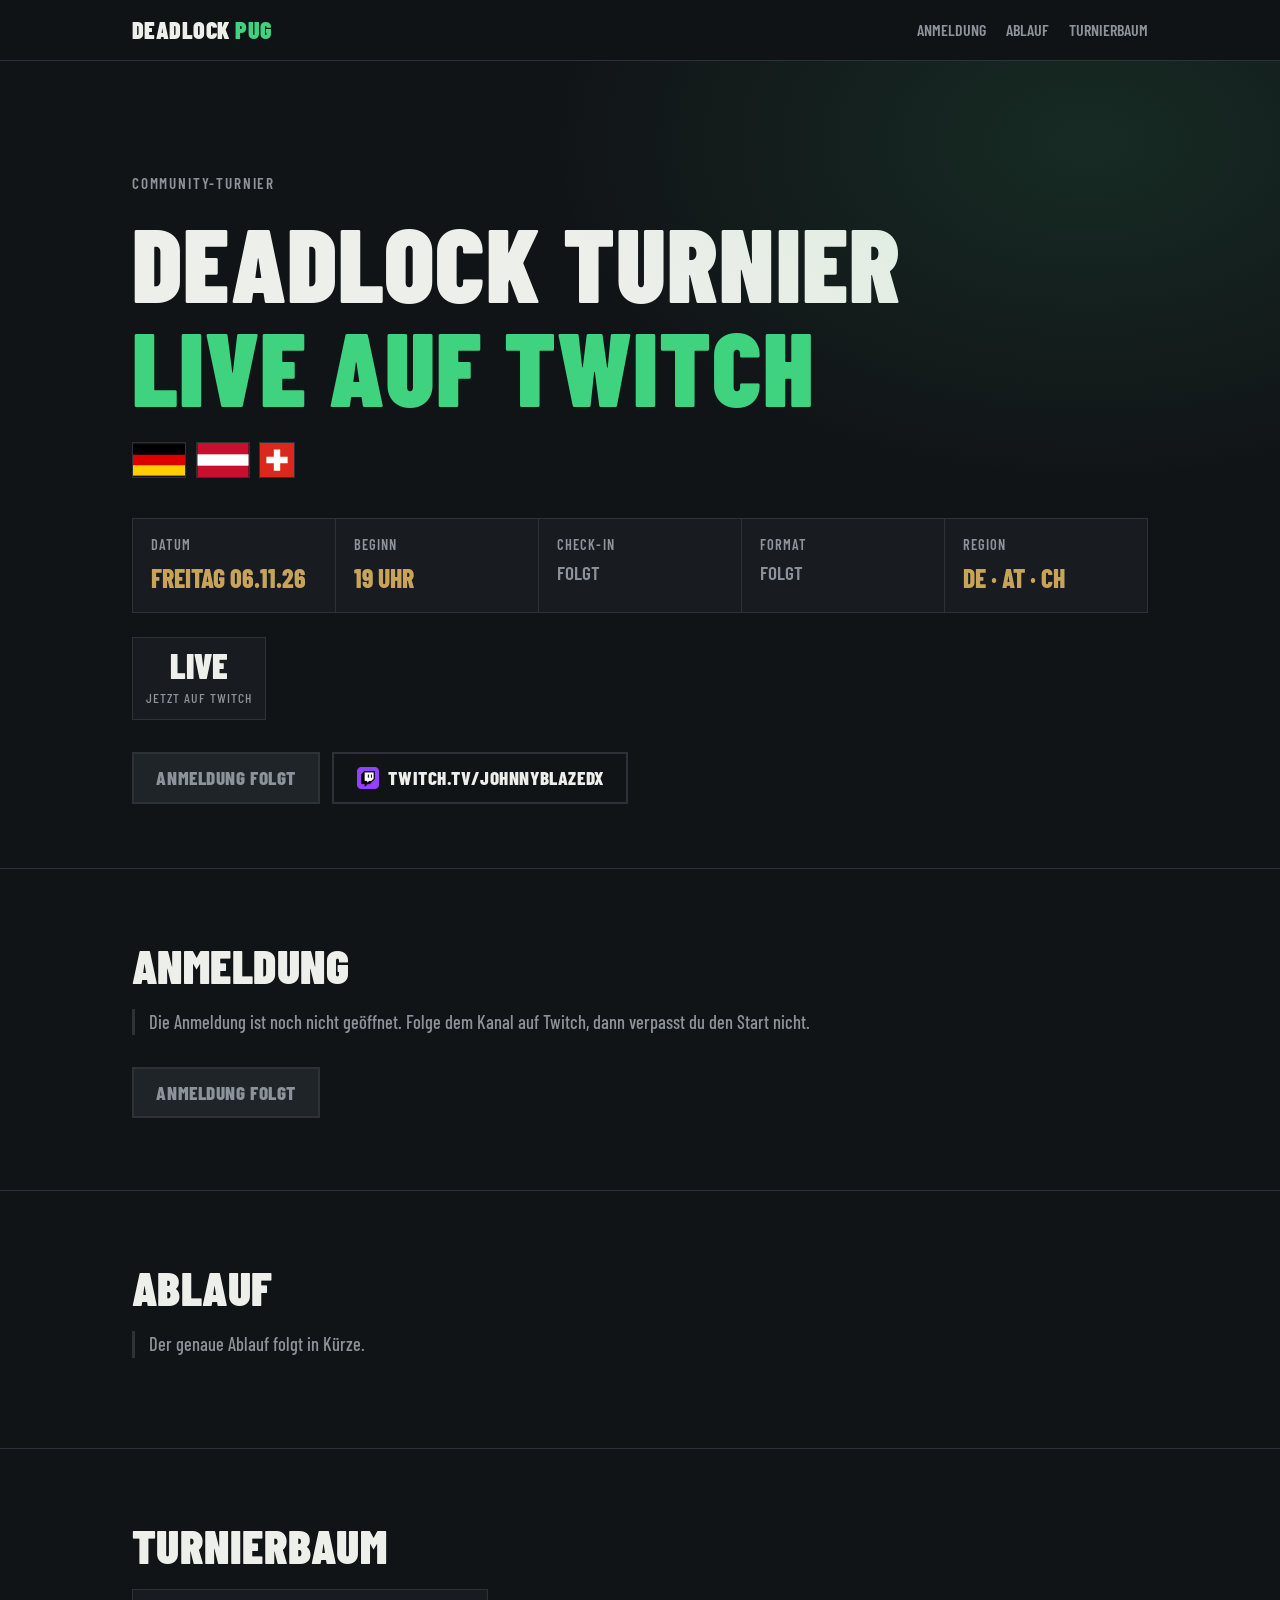
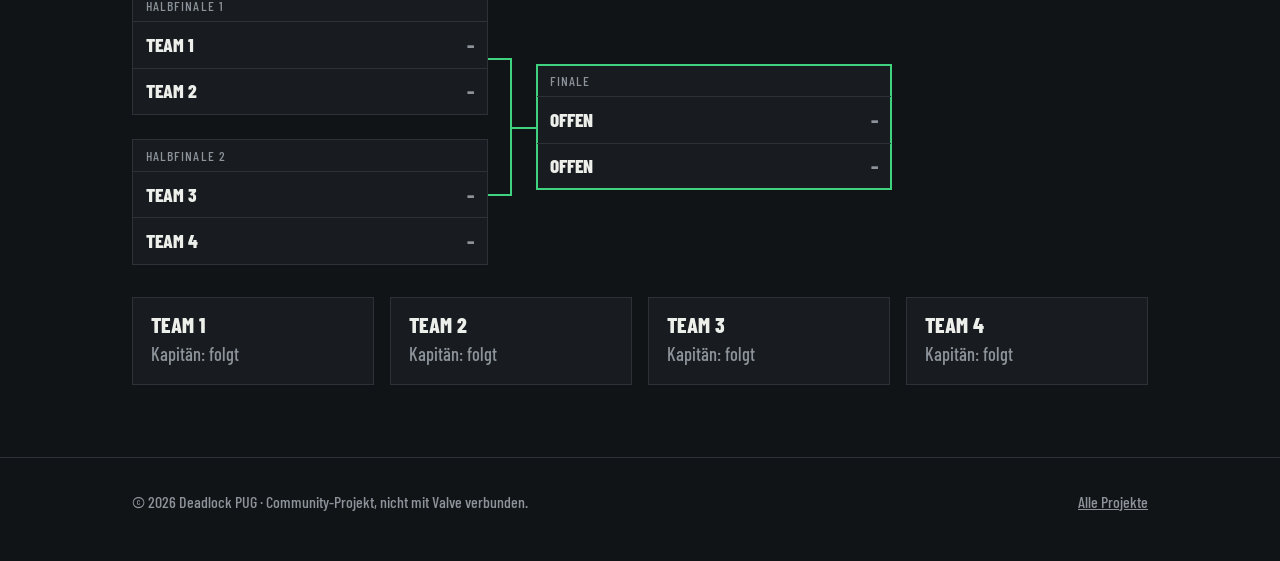
==== turniere/2026-11/index.html @ f7ec517a "Erste Version der Deadlock-PUG-Website Startseite mit Projekt-Kacheln und Turnierseite fuer den 06.1" ====
<!doctype html>
<html lang="de">
<head>
  <meta charset="utf-8">
  <meta name="viewport" content="width=device-width, initial-scale=1">
  <title>Deadlock Turnier</title>
  <meta name="description" content="Deadlock Turnier für die DACH-Community – Freitag 06.11.26, 19 Uhr, live auf Twitch.">
  <meta property="og:title" content="Deadlock Turnier – Freitag 06.11.26, 19 Uhr">
  <meta property="og:description" content="Vier Teams aus der DACH-Community, live auf Twitch.">
  <link rel="icon" href="../../assets/img/favicon.svg" type="image/svg+xml">
  <link rel="preload" href="../../assets/fonts/BarlowCondensed-Black.ttf" as="font" type="font/ttf" crossorigin>
  <link rel="stylesheet" href="../../assets/css/style.css">
</head>
<body>
  <header class="kopf">
    <div class="wrap">
      <a class="marke" href="../../">Deadlock <span>PUG</span></a>
      <nav aria-label="Abschnitte">
        <a href="#anmeldung">Anmeldung</a>
        <a class="optional" href="#ablauf-block">Ablauf</a>
        <a href="#baum-block">Turnierbaum</a>
      </nav>
    </div>
  </header>

  <main>
    <section class="hero">
      <div class="wrap">
        <p class="eyebrow">Community-Turnier</p>
        <h1 id="t-name">Deadlock Turnier<span class="zeile2">Live auf Twitch</span></h1>
        <div class="flaggen" aria-label="Deutschland, Österreich, Schweiz">
          <svg viewBox="0 0 5 3" role="img" aria-label="Deutschland"><rect width="5" height="1" fill="#000"/><rect y="1" width="5" height="1" fill="#DD0000"/><rect y="2" width="5" height="1" fill="#FFCE00"/></svg>
          <svg viewBox="0 0 3 2" role="img" aria-label="Österreich"><rect width="3" height="2" fill="#C8102E"/><rect y=".667" width="3" height=".667" fill="#fff"/></svg>
          <svg viewBox="0 0 32 32" role="img" aria-label="Schweiz" style="width:36px"><rect width="32" height="32" fill="#DA291C"/><path fill="#fff" d="M13 6h6v7h7v6h-7v7h-6v-7H6v-6h7z"/></svg>
        </div>
        <dl class="fakten" id="fakten"></dl>
        <div class="countdown" id="countdown" aria-live="off"></div>
        <div class="aktionen" id="aktionen"></div>
      </div>
    </section>

    <section class="block" id="anmeldung">
      <div class="wrap">
        <h2>Anmeldung</h2>
        <div id="anmeldung-infos"></div>
      </div>
    </section>

    <section class="block" id="ablauf-block">
      <div class="wrap">
        <h2>Ablauf</h2>
        <div id="ablauf"></div>
      </div>
    </section>

    <section class="block" id="baum-block">
      <div class="wrap">
        <h2>Turnierbaum</h2>
        <div class="baum" id="baum"></div>
        <div class="teams" id="teams"></div>
      </div>
    </section>
  </main>

  <footer class="fuss">
    <div class="wrap">
      <span>© <span id="jahr"></span> Deadlock PUG · Community-Projekt, nicht mit Valve verbunden.</span>
      <a href="../../">Alle Projekte</a>
    </div>
  </footer>

  <script src="daten.js"></script>
  <script src="../../assets/js/seite.js"></script>
</body>
</html>
---- assets/css/style.css ----
/* Deadlock PUG – gleiche Farben und Schrift wie im Trailer (config/turnier.json) */

@font-face { font-family: "Barlow Condensed"; font-weight: 500; font-display: swap; src: url("../fonts/BarlowCondensed-Medium.ttf") format("truetype"); }
@font-face { font-family: "Barlow Condensed"; font-weight: 600; font-display: swap; src: url("../fonts/BarlowCondensed-SemiBold.ttf") format("truetype"); }
@font-face { font-family: "Barlow Condensed"; font-weight: 800; font-display: swap; src: url("../fonts/BarlowCondensed-ExtraBold.ttf") format("truetype"); }
@font-face { font-family: "Barlow Condensed"; font-weight: 900; font-display: swap; src: url("../fonts/BarlowCondensed-Black.ttf") format("truetype"); }

:root {
  --anthrazit: #111417;
  --flaeche: #181c20;
  --flaeche-2: #1f2429;
  --linie: #2c3238;
  --text: #EDEFEA;
  --sekundaer: #8C939A;
  --gruen: #3FD27F;
  --gold: #C8A45A;
  --fehlt: #FF4D4D;
  --rand: 16px;
  --breite: 1080px;
  color-scheme: dark;
}

* { box-sizing: border-box; }
html { scroll-behavior: smooth; }
body {
  margin: 0;
  background: var(--anthrazit);
  color: var(--text);
  font-family: "Barlow Condensed", "Arial Narrow", sans-serif;
  font-weight: 500;
  font-size: 1.15rem;
  line-height: 1.45;
  -webkit-font-smoothing: antialiased;
}
a { color: var(--gruen); }
img { max-width: 100%; display: block; }
h1, h2, h3 { margin: 0; line-height: 1; text-transform: uppercase; letter-spacing: .01em; }
h1 { font-weight: 900; font-size: clamp(3rem, 11vw, 6.5rem); }
h2 { font-weight: 900; font-size: clamp(2rem, 6vw, 3rem); margin-bottom: 1.25rem; }
h3 { font-weight: 800; font-size: 1.5rem; }

.wrap { max-width: var(--breite); margin: 0 auto; padding: 0 var(--rand); }
@media (min-width: 720px) { :root { --rand: 32px; } }

/* ---------- Kopfzeile ---------- */
.kopf { border-bottom: 1px solid var(--linie); position: sticky; top: 0; background: rgba(17, 20, 23, .92); backdrop-filter: blur(8px); z-index: 10; }
.kopf .wrap { display: flex; align-items: center; justify-content: space-between; gap: 1rem; height: 60px; }
.marke { font-weight: 900; font-size: 1.5rem; text-transform: uppercase; color: var(--text); text-decoration: none; letter-spacing: .02em; }
.marke span { color: var(--gruen); }
.kopf nav { display: flex; gap: 1.25rem; }
.kopf nav a { color: var(--sekundaer); text-decoration: none; font-weight: 600; text-transform: uppercase; font-size: 1rem; }
.kopf nav a:hover { color: var(--text); }
@media (max-width: 560px) { .kopf nav .optional { display: none; } }

/* ---------- Hero ---------- */
.hero { padding: clamp(3rem, 10vw, 6rem) 0 clamp(2.5rem, 7vw, 4rem); position: relative; overflow: hidden; }
.hero::before {
  content: ""; position: absolute; inset: 0; pointer-events: none;
  background: radial-gradient(60% 60% at 85% 10%, rgba(63, 210, 127, .12), transparent 70%);
}
.hero .zeile2 { color: var(--gruen); display: block; }
.eyebrow { color: var(--sekundaer); font-weight: 600; text-transform: uppercase; letter-spacing: .12em; font-size: .95rem; margin-bottom: 1rem; }
.flaggen { display: flex; gap: .6rem; margin: 1.5rem 0 0; }
.flaggen svg { width: 54px; height: 36px; border: 1px solid var(--linie); }
.lead { color: var(--sekundaer); font-size: 1.3rem; max-width: 34ch; margin: 1.25rem 0 0; }

/* ---------- Fakten / Countdown ---------- */
/* Flex statt Grid: Kaesten fuellen jede Zeile ganz aus, auch wenn die Anzahl nicht aufgeht */
.fakten { display: flex; flex-wrap: wrap; gap: 1px; background: var(--linie); border: 1px solid var(--linie); margin: 2.5rem 0 0; }
.fakt { flex: 1 1 150px; background: var(--flaeche); padding: 1rem 1.1rem; }
.fakt dt { color: var(--sekundaer); font-weight: 600; text-transform: uppercase; font-size: .9rem; letter-spacing: .08em; }
.fakt dd { margin: .2rem 0 0; font-weight: 800; font-size: 1.6rem; text-transform: uppercase; color: var(--gold); }
.fakt dd.offen { color: var(--sekundaer); font-weight: 600; font-size: 1.2rem; }

.countdown { display: flex; gap: .75rem; margin-top: 1.5rem; flex-wrap: wrap; }
.countdown div { background: var(--flaeche); border: 1px solid var(--linie); min-width: 76px; padding: .6rem .8rem; text-align: center; }
.countdown b { display: block; font-weight: 900; font-size: 2.2rem; line-height: 1; font-variant-numeric: tabular-nums; }
.countdown span { color: var(--sekundaer); font-size: .85rem; text-transform: uppercase; letter-spacing: .08em; }

/* ---------- Buttons ---------- */
.aktionen { display: flex; gap: .75rem; flex-wrap: wrap; margin-top: 2rem; }
.btn {
  display: inline-flex; align-items: center; gap: .6rem; min-height: 48px; padding: .6rem 1.4rem;
  font: inherit; font-weight: 800; font-size: 1.2rem; text-transform: uppercase; letter-spacing: .03em;
  text-decoration: none; border: 2px solid var(--gruen); cursor: pointer;
}
.btn-primaer { background: var(--gruen); color: var(--anthrazit); }
.btn-primaer:hover { filter: brightness(1.08); }
.btn-sekundaer { background: transparent; color: var(--text); border-color: var(--linie); }
.btn-sekundaer:hover { border-color: var(--text); }
.btn[aria-disabled="true"] { background: var(--flaeche-2); border-color: var(--linie); color: var(--sekundaer); cursor: default; }
.btn img { height: 22px; width: auto; }

/* ---------- Abschnitte ---------- */
section.block { padding: clamp(2.5rem, 7vw, 4.5rem) 0; border-top: 1px solid var(--linie); }
.hinweis { color: var(--sekundaer); }
.offen-text { color: var(--sekundaer); font-style: normal; border-left: 3px solid var(--linie); padding-left: .9rem; }

.schritte { list-style: none; margin: 0; padding: 0; display: grid; gap: 1rem; counter-reset: s; }
.schritte li { counter-increment: s; background: var(--flaeche); border: 1px solid var(--linie); padding: 1rem 1.1rem 1rem 3.6rem; position: relative; }
.schritte li::before { content: counter(s); position: absolute; left: 1.1rem; top: .75rem; font-weight: 900; font-size: 1.8rem; color: var(--gruen); }

/* ---------- Turnierbaum ---------- */
.baum { display: grid; grid-template-columns: 1fr 48px 1fr; align-items: center; gap: 0; max-width: 760px; }
.baum .runde { display: grid; gap: 1.5rem; }
.baum .verbinder { align-self: stretch; position: relative; }
.baum .verbinder::before { content: ""; position: absolute; left: 0; right: 50%; top: 25%; bottom: 25%; border: 2px solid var(--gruen); border-left: 0; }
.baum .verbinder::after { content: ""; position: absolute; left: 50%; right: 0; top: 50%; border-top: 2px solid var(--gruen); }
.spiel { border: 1px solid var(--linie); background: var(--flaeche); }
.spiel .titel { font-size: .85rem; text-transform: uppercase; letter-spacing: .08em; color: var(--sekundaer); padding: .35rem .8rem; border-bottom: 1px solid var(--linie); }
.team { display: flex; justify-content: space-between; gap: .75rem; padding: .55rem .8rem; font-weight: 800; text-transform: uppercase; font-size: 1.2rem; }
.team + .team { border-top: 1px solid var(--linie); }
.team .punkte { color: var(--sekundaer); font-variant-numeric: tabular-nums; }
.team.sieger { color: var(--gold); }
.team.sieger .punkte { color: var(--gold); }
.team .krone { width: 18px; height: 14px; margin-right: .35rem; vertical-align: -1px; display: inline-block; }
.finale { border-color: var(--gruen); box-shadow: 0 0 0 1px var(--gruen) inset; }
@media (max-width: 560px) {
  .baum { grid-template-columns: 1fr; gap: 1.5rem; }
  .baum .verbinder { display: none; }
}

.teams { display: grid; grid-template-columns: repeat(auto-fit, minmax(200px, 1fr)); gap: 1rem; margin-top: 2rem; }
.team-karte { background: var(--flaeche); border: 1px solid var(--linie); padding: 1rem 1.1rem; }
.team-karte h3 { font-size: 1.35rem; }
.team-karte p { margin: .35rem 0 0; color: var(--sekundaer); }

/* ---------- Projekt-Kacheln ---------- */
.kacheln { display: grid; grid-template-columns: repeat(auto-fill, minmax(280px, 1fr)); gap: 1rem; }
.kachel { display: block; background: var(--flaeche); border: 1px solid var(--linie); padding: 1.25rem; text-decoration: none; color: var(--text); transition: border-color .15s, transform .15s; }
a.kachel:hover { border-color: var(--gruen); transform: translateY(-2px); }
.kachel .status { display: inline-block; font-weight: 800; text-transform: uppercase; font-size: .85rem; letter-spacing: .08em; padding: .15rem .5rem; background: var(--gruen); color: var(--anthrazit); }
.kachel .status.geplant { background: var(--flaeche-2); color: var(--sekundaer); }
.kachel .status.vorbei { background: var(--flaeche-2); color: var(--gold); }
.kachel h3 { margin: .9rem 0 .4rem; font-size: 1.8rem; }
.kachel p { margin: 0; color: var(--sekundaer); }
.kachel .datum { color: var(--gold); font-weight: 800; text-transform: uppercase; margin-top: .9rem; }

/* ---------- Fuss ---------- */
.fuss { border-top: 1px solid var(--linie); padding: 2rem 0 3rem; color: var(--sekundaer); font-size: 1rem; }
.fuss .wrap { display: flex; flex-wrap: wrap; justify-content: space-between; gap: 1rem; }
.fuss a { color: var(--sekundaer); }
.fuss a:hover { color: var(--text); }

:focus-visible { outline: 2px solid var(--gruen); outline-offset: 3px; }
@media (prefers-reduced-motion: reduce) { * { transition: none !important; scroll-behavior: auto !important; } }
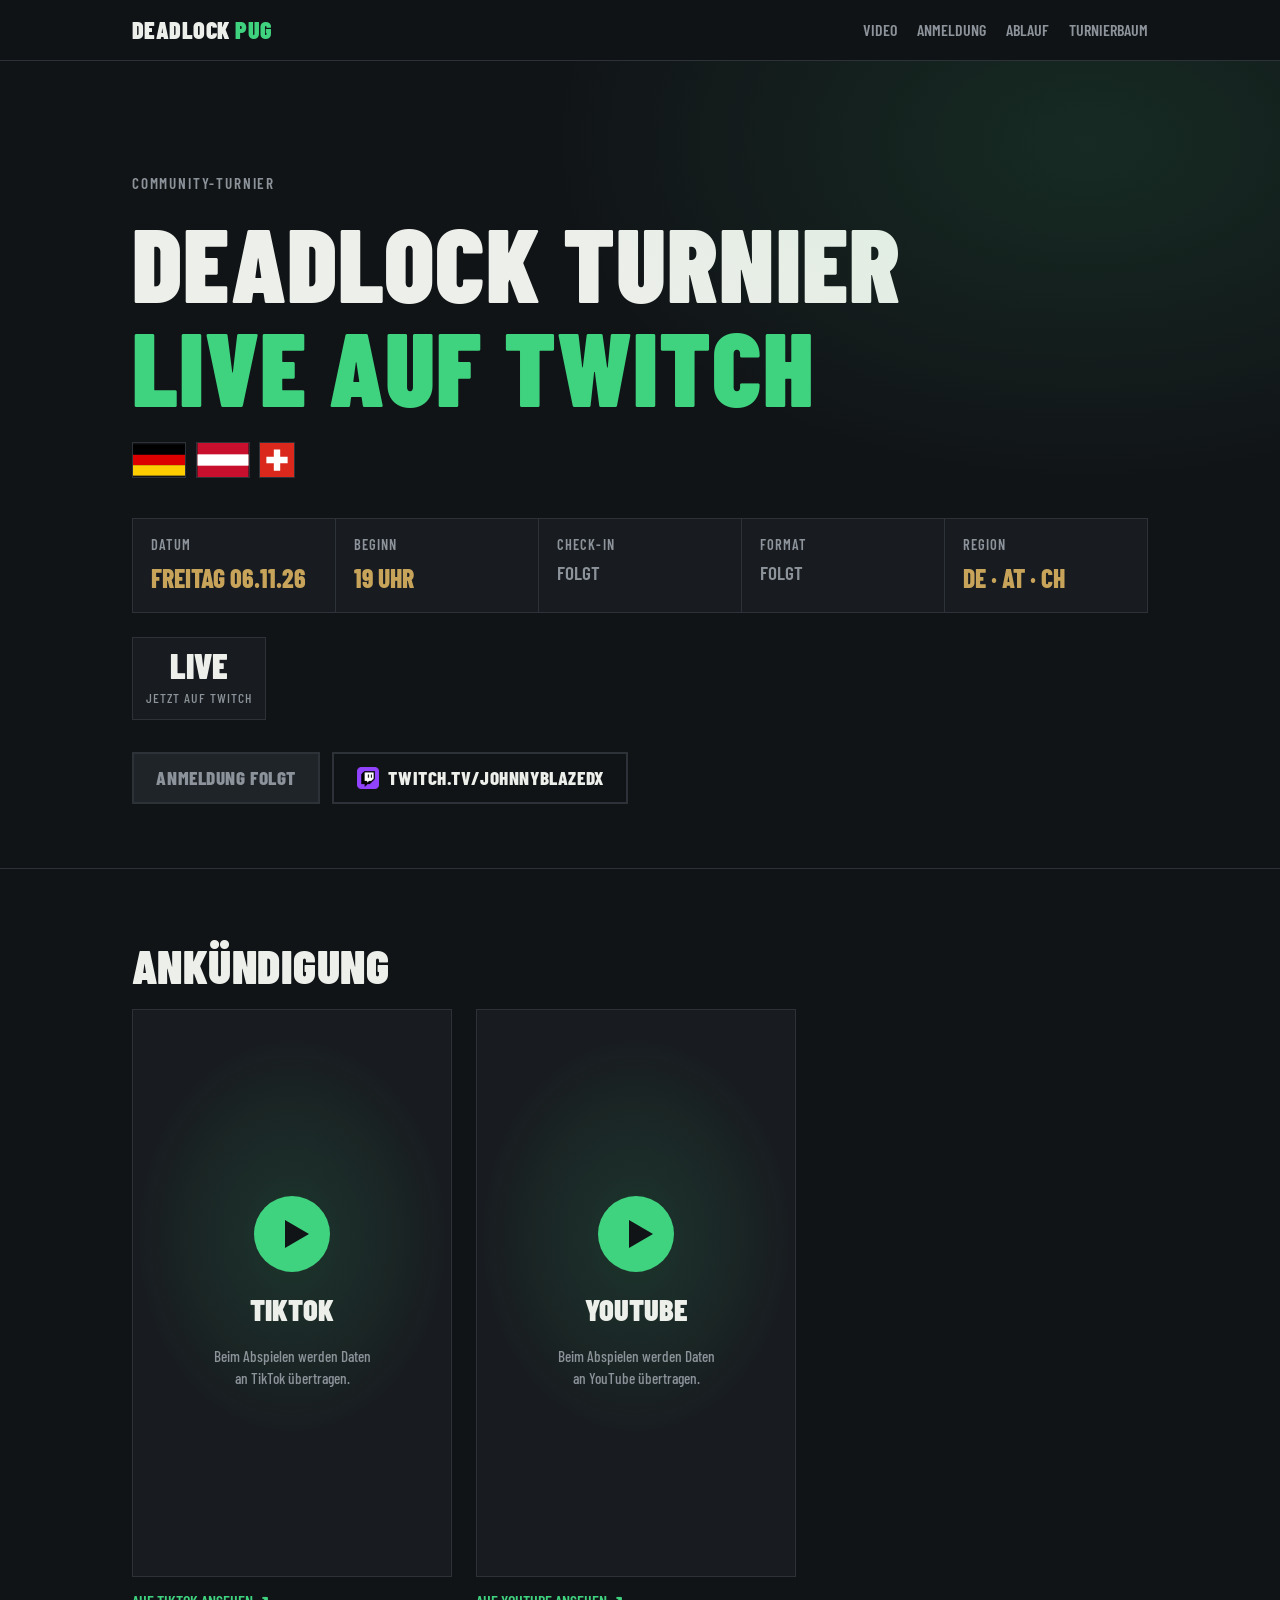
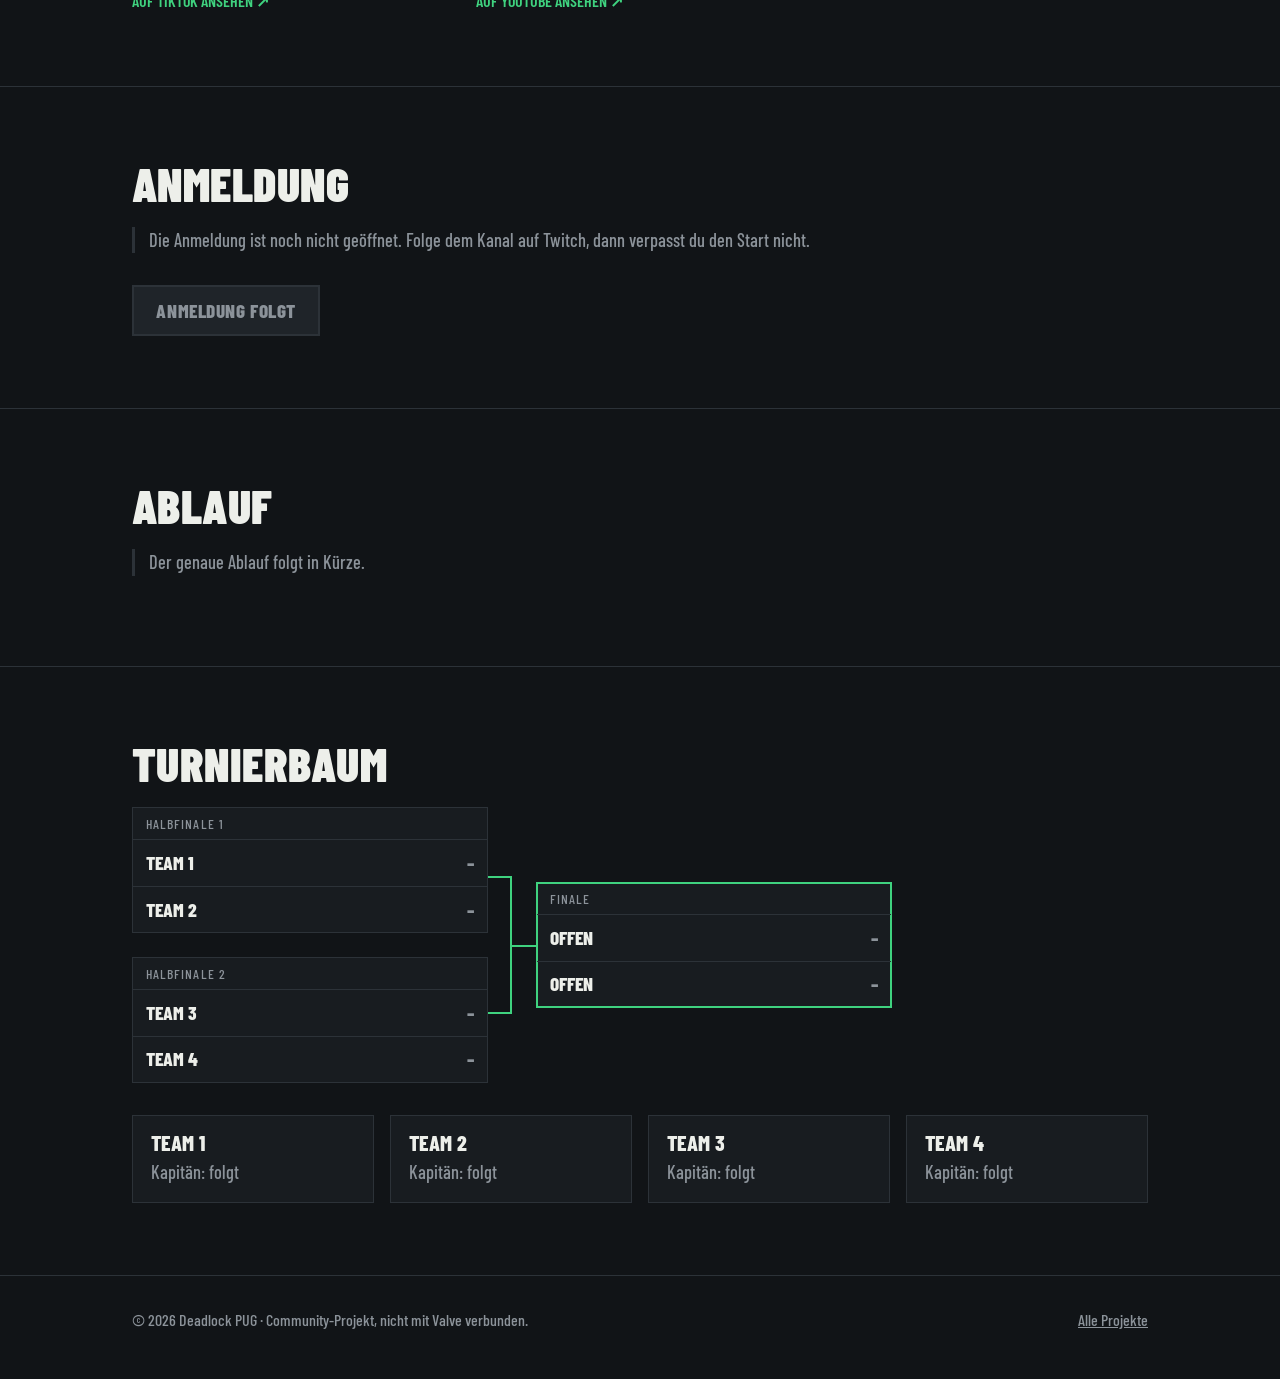
==== commit 2f0ac5d8: "Ankuendigungsvideos von TikTok und YouTube auf der Turnierseite Die Videos laden erst nach Klick (Zw" ====
--- a/turniere/2026-11/index.html
+++ b/turniere/2026-11/index.html
@@ -16,6 +16,7 @@
     <div class="wrap">
       <a class="marke" href="../../">Deadlock <span>PUG</span></a>
       <nav aria-label="Abschnitte">
+        <a class="optional" href="#videos-block">Video</a>
         <a href="#anmeldung">Anmeldung</a>
         <a class="optional" href="#ablauf-block">Ablauf</a>
         <a href="#baum-block">Turnierbaum</a>
@@ -36,6 +37,13 @@
         <dl class="fakten" id="fakten"></dl>
         <div class="countdown" id="countdown" aria-live="off"></div>
         <div class="aktionen" id="aktionen"></div>
+      </div>
+    </section>
+
+    <section class="block" id="videos-block">
+      <div class="wrap">
+        <h2>Ankündigung</h2>
+        <div class="videos" id="videos"></div>
       </div>
     </section>
 
--- a/assets/css/style.css
+++ b/assets/css/style.css
@@ -100,6 +100,26 @@
 .schritte li { counter-increment: s; background: var(--flaeche); border: 1px solid var(--linie); padding: 1rem 1.1rem 1rem 3.6rem; position: relative; }
 .schritte li::before { content: counter(s); position: absolute; left: 1.1rem; top: .75rem; font-weight: 900; font-size: 1.8rem; color: var(--gruen); }
 
+/* ---------- Videos (hochkant 9:16, laden erst nach Klick) ---------- */
+.videos { display: flex; flex-wrap: wrap; gap: 1.5rem; }
+.video { margin: 0; flex: 0 1 320px; min-width: 0; }
+.video-rahmen { aspect-ratio: 9 / 16; background: var(--flaeche); border: 1px solid var(--linie); position: relative; overflow: hidden; }
+.video-rahmen iframe { position: absolute; inset: 0; width: 100%; height: 100%; border: 0; }
+.video-start {
+  position: absolute; inset: 0; width: 100%; display: flex; flex-direction: column; align-items: center; justify-content: center; gap: .9rem;
+  padding: 1.5rem; border: 0; cursor: pointer; font: inherit; color: var(--text); text-align: center;
+  background: radial-gradient(70% 50% at 50% 40%, rgba(63, 210, 127, .14), transparent 70%), var(--flaeche);
+}
+.video-play { width: 76px; height: 76px; border-radius: 50%; background: var(--gruen); position: relative; transition: transform .15s; }
+.video-play::after { content: ""; position: absolute; left: 31px; top: 24px; border-left: 24px solid var(--anthrazit); border-top: 14px solid transparent; border-bottom: 14px solid transparent; }
+.video-start:hover .video-play { transform: scale(1.06); }
+.video-plattform { font-weight: 900; font-size: 1.9rem; text-transform: uppercase; }
+.video-hinweis { color: var(--sekundaer); font-size: .95rem; max-width: 24ch; }
+.video figcaption { margin-top: .6rem; }
+.video figcaption a { font-weight: 600; text-transform: uppercase; text-decoration: none; font-size: 1rem; }
+.video figcaption a:hover { text-decoration: underline; }
+@media (max-width: 560px) { .video { flex-basis: 100%; } .video-rahmen { max-width: 340px; margin: 0 auto; } }
+
 /* ---------- Turnierbaum ---------- */
 .baum { display: grid; grid-template-columns: 1fr 48px 1fr; align-items: center; gap: 0; max-width: 760px; }
 .baum .runde { display: grid; gap: 1.5rem; }
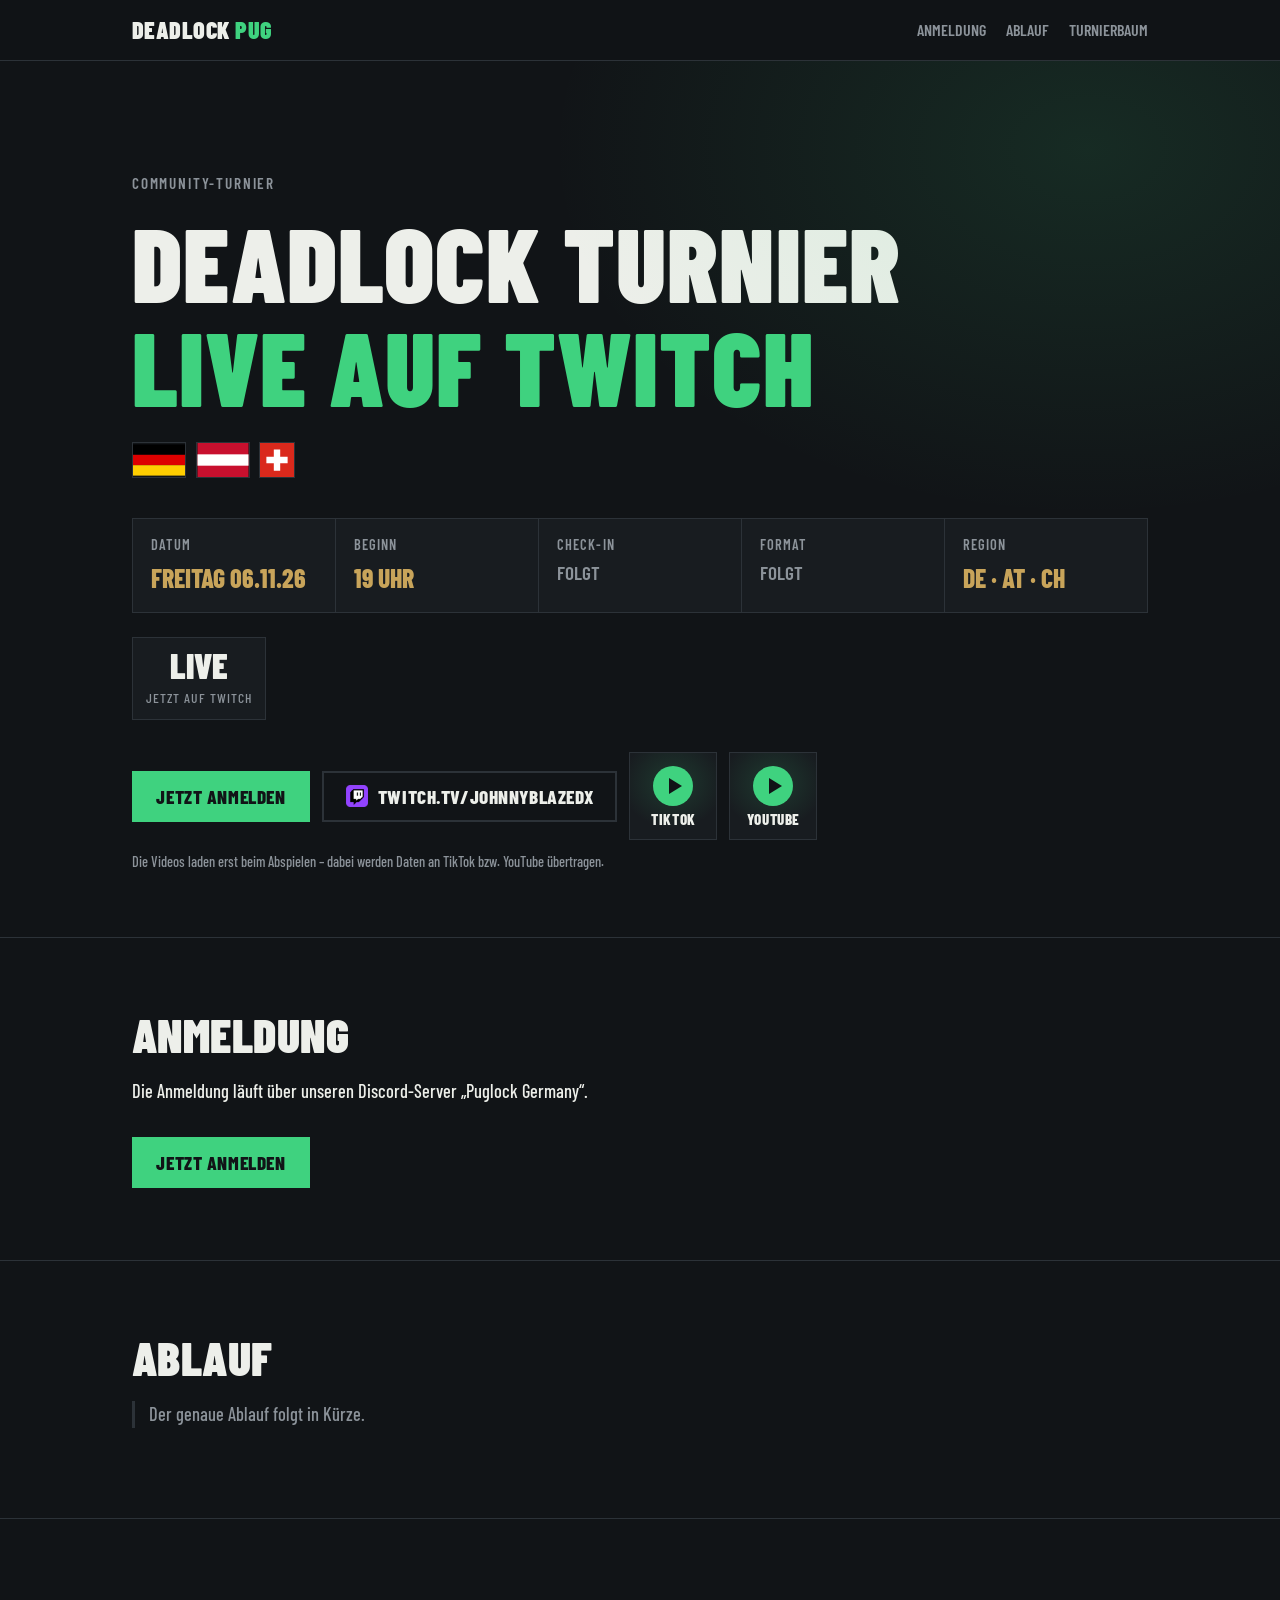
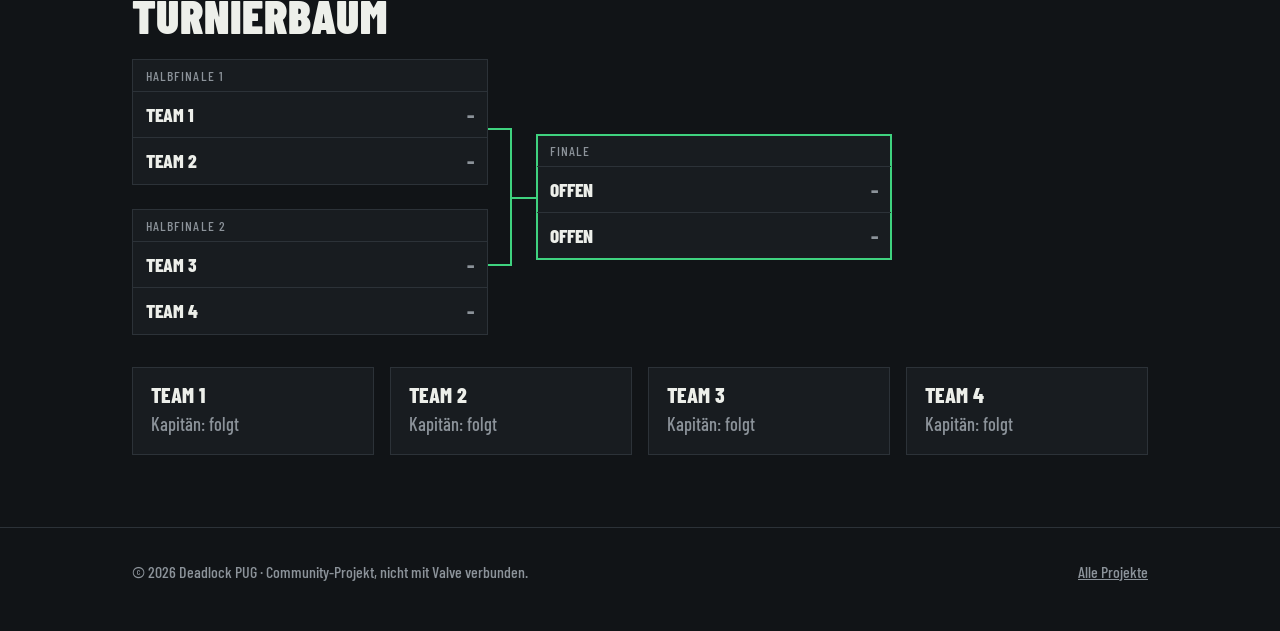
==== commit 552a5bd4: "Videos als quadratische Kacheln neben dem Twitch-Link Statt eines eigenen Abschnitts sitzen TikTok u" ====
--- a/turniere/2026-11/index.html
+++ b/turniere/2026-11/index.html
@@ -16,7 +16,6 @@
     <div class="wrap">
       <a class="marke" href="../../">Deadlock <span>PUG</span></a>
       <nav aria-label="Abschnitte">
-        <a class="optional" href="#videos-block">Video</a>
         <a href="#anmeldung">Anmeldung</a>
         <a class="optional" href="#ablauf-block">Ablauf</a>
         <a href="#baum-block">Turnierbaum</a>
@@ -37,13 +36,7 @@
         <dl class="fakten" id="fakten"></dl>
         <div class="countdown" id="countdown" aria-live="off"></div>
         <div class="aktionen" id="aktionen"></div>
-      </div>
-    </section>
-
-    <section class="block" id="videos-block">
-      <div class="wrap">
-        <h2>Ankündigung</h2>
-        <div class="videos" id="videos"></div>
+        <p class="video-hinweis" id="video-hinweis"></p>
       </div>
     </section>
 
--- a/assets/css/style.css
+++ b/assets/css/style.css
@@ -100,25 +100,31 @@
 .schritte li { counter-increment: s; background: var(--flaeche); border: 1px solid var(--linie); padding: 1rem 1.1rem 1rem 3.6rem; position: relative; }
 .schritte li::before { content: counter(s); position: absolute; left: 1.1rem; top: .75rem; font-weight: 900; font-size: 1.8rem; color: var(--gruen); }
 
-/* ---------- Videos (hochkant 9:16, laden erst nach Klick) ---------- */
-.videos { display: flex; flex-wrap: wrap; gap: 1.5rem; }
-.video { margin: 0; flex: 0 1 320px; min-width: 0; }
-.video-rahmen { aspect-ratio: 9 / 16; background: var(--flaeche); border: 1px solid var(--linie); position: relative; overflow: hidden; }
+/* ---------- Videos: quadratische Play-Kacheln in der Button-Zeile, Player hochkant im Overlay ---------- */
+.aktionen { align-items: center; }
+.video-kachel {
+  width: 88px; height: 88px; flex: 0 0 auto; display: flex; flex-direction: column; align-items: center; justify-content: center; gap: .4rem;
+  padding: 0; border: 1px solid var(--linie); cursor: pointer; font: inherit; color: var(--text);
+  background: radial-gradient(80% 70% at 50% 35%, rgba(63, 210, 127, .16), transparent 75%), var(--flaeche);
+  transition: border-color .15s;
+}
+.video-kachel:hover { border-color: var(--gruen); }
+.video-play { width: 40px; height: 40px; border-radius: 50%; background: var(--gruen); position: relative; transition: transform .15s; }
+.video-play::after { content: ""; position: absolute; left: 16px; top: 12px; border-left: 13px solid var(--anthrazit); border-top: 8px solid transparent; border-bottom: 8px solid transparent; }
+.video-kachel:hover .video-play { transform: scale(1.08); }
+.video-plattform { font-weight: 800; font-size: .95rem; text-transform: uppercase; letter-spacing: .04em; line-height: 1; }
+.video-hinweis { color: var(--sekundaer); font-size: .9rem; margin: .75rem 0 0; }
+.video-hinweis:empty { display: none; }
+
+.video-dialog { padding: 0; border: 1px solid var(--linie); background: var(--anthrazit); color: var(--text); max-width: calc(100vw - 2 * var(--rand)); }
+.video-dialog::backdrop { background: rgba(0, 0, 0, .78); }
+.video-dialog-kopf { display: flex; justify-content: space-between; align-items: center; gap: 1rem; padding: .4rem .4rem .4rem .9rem; border-bottom: 1px solid var(--linie); }
+.video-dialog-kopf a { font-weight: 600; text-transform: uppercase; text-decoration: none; font-size: 1rem; }
+.video-schliessen { width: 40px; height: 40px; border: 0; background: transparent; color: var(--text); font-size: 1.3rem; cursor: pointer; }
+.video-schliessen:hover { color: var(--gruen); }
+/* 9:16, so hoch wie moeglich, auf schmalen Handys durch die Breite begrenzt */
+.video-rahmen { position: relative; aspect-ratio: 9 / 16; width: min(calc(100vw - 2 * var(--rand) - 2px), calc(min(78vh, 720px) * 9 / 16)); }
 .video-rahmen iframe { position: absolute; inset: 0; width: 100%; height: 100%; border: 0; }
-.video-start {
-  position: absolute; inset: 0; width: 100%; display: flex; flex-direction: column; align-items: center; justify-content: center; gap: .9rem;
-  padding: 1.5rem; border: 0; cursor: pointer; font: inherit; color: var(--text); text-align: center;
-  background: radial-gradient(70% 50% at 50% 40%, rgba(63, 210, 127, .14), transparent 70%), var(--flaeche);
-}
-.video-play { width: 76px; height: 76px; border-radius: 50%; background: var(--gruen); position: relative; transition: transform .15s; }
-.video-play::after { content: ""; position: absolute; left: 31px; top: 24px; border-left: 24px solid var(--anthrazit); border-top: 14px solid transparent; border-bottom: 14px solid transparent; }
-.video-start:hover .video-play { transform: scale(1.06); }
-.video-plattform { font-weight: 900; font-size: 1.9rem; text-transform: uppercase; }
-.video-hinweis { color: var(--sekundaer); font-size: .95rem; max-width: 24ch; }
-.video figcaption { margin-top: .6rem; }
-.video figcaption a { font-weight: 600; text-transform: uppercase; text-decoration: none; font-size: 1rem; }
-.video figcaption a:hover { text-decoration: underline; }
-@media (max-width: 560px) { .video { flex-basis: 100%; } .video-rahmen { max-width: 340px; margin: 0 auto; } }
 
 /* ---------- Turnierbaum ---------- */
 .baum { display: grid; grid-template-columns: 1fr 48px 1fr; align-items: center; gap: 0; max-width: 760px; }
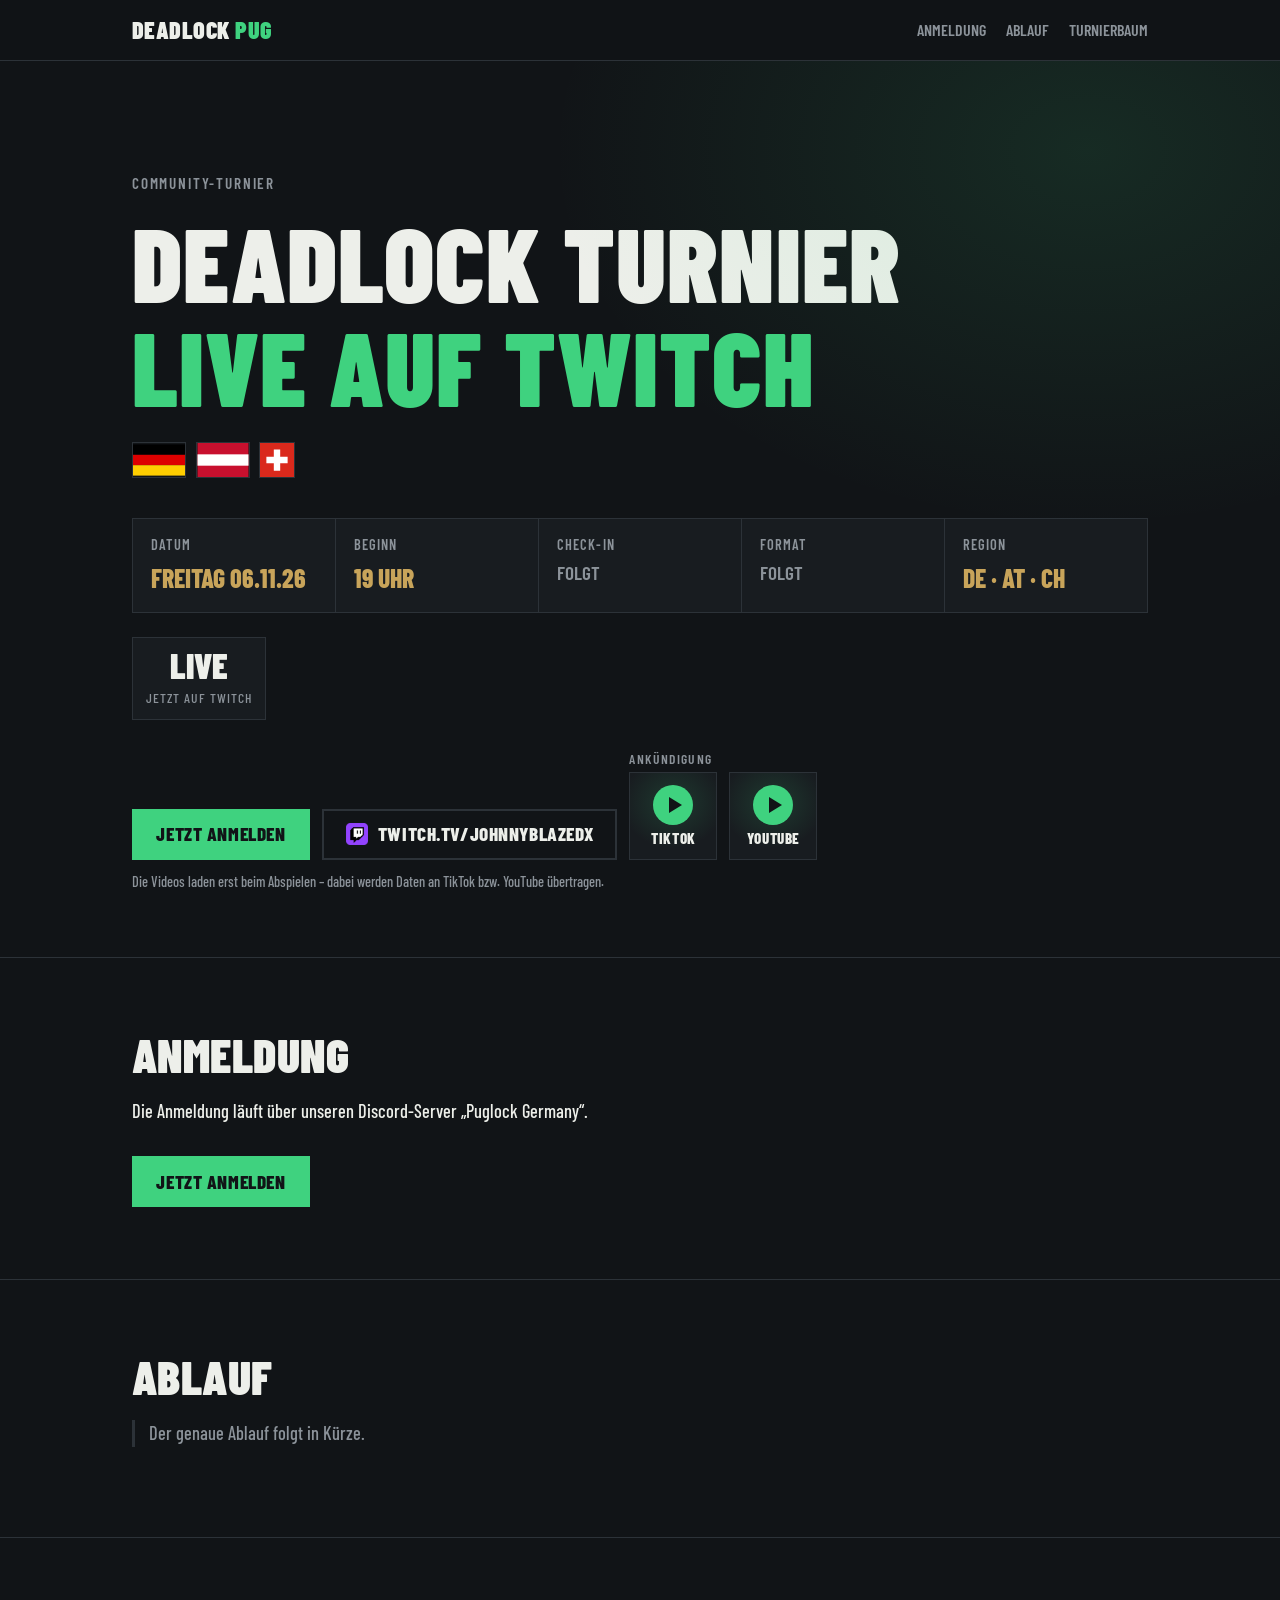
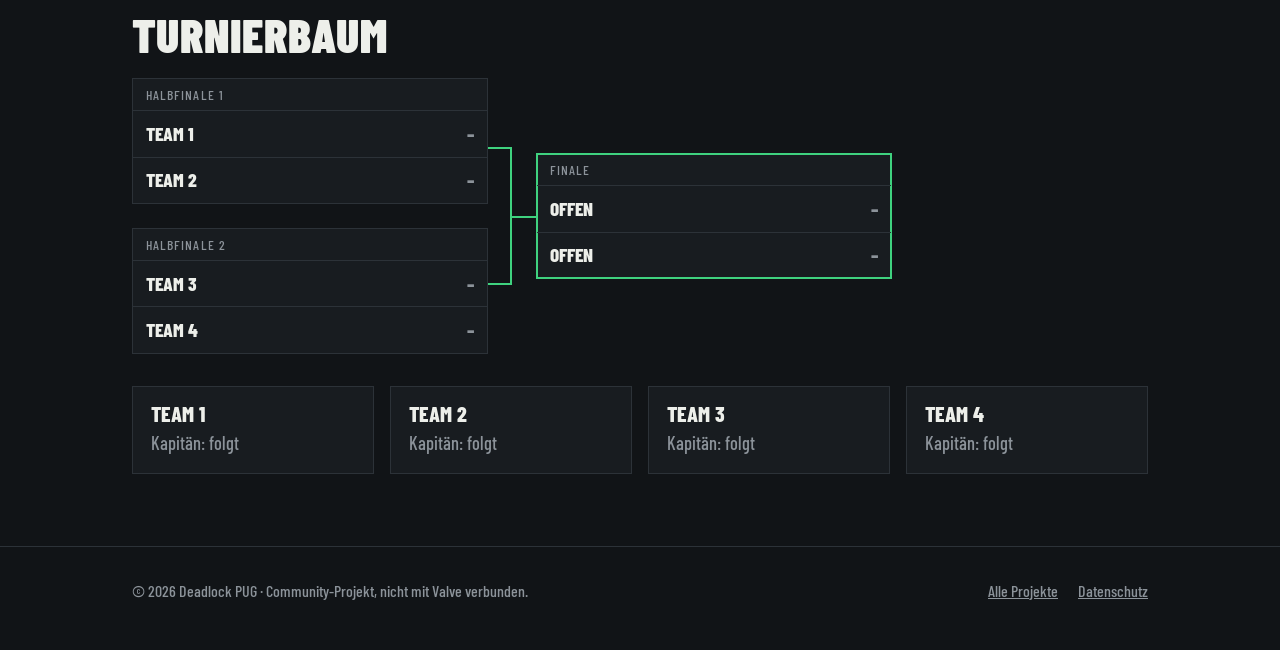
==== commit bf1640c6: "Datenschutzerklaerung und Ueberschrift ueber den Video-Kacheln Neue Seite /datenschutz/ passend zur " ====
--- a/turniere/2026-11/index.html
+++ b/turniere/2026-11/index.html
@@ -66,7 +66,7 @@
   <footer class="fuss">
     <div class="wrap">
       <span>© <span id="jahr"></span> Deadlock PUG · Community-Projekt, nicht mit Valve verbunden.</span>
-      <a href="../../">Alle Projekte</a>
+      <nav aria-label="Rechtliches"><a href="../../">Alle Projekte</a><a href="../../datenschutz/">Datenschutz</a></nav>
     </div>
   </footer>
 
--- a/assets/css/style.css
+++ b/assets/css/style.css
@@ -101,7 +101,10 @@
 .schritte li::before { content: counter(s); position: absolute; left: 1.1rem; top: .75rem; font-weight: 900; font-size: 1.8rem; color: var(--gruen); }
 
 /* ---------- Videos: quadratische Play-Kacheln in der Button-Zeile, Player hochkant im Overlay ---------- */
-.aktionen { align-items: center; }
+.aktionen { align-items: flex-end; }
+.video-gruppe { display: flex; flex-direction: column; gap: .35rem; }
+.video-label { color: var(--sekundaer); font-weight: 600; text-transform: uppercase; letter-spacing: .1em; font-size: .85rem; line-height: 1; }
+.video-kacheln { display: flex; gap: .75rem; }
 .video-kachel {
   width: 88px; height: 88px; flex: 0 0 auto; display: flex; flex-direction: column; align-items: center; justify-content: center; gap: .4rem;
   padding: 0; border: 1px solid var(--linie); cursor: pointer; font: inherit; color: var(--text);
@@ -162,7 +165,16 @@
 .kachel p { margin: 0; color: var(--sekundaer); }
 .kachel .datum { color: var(--gold); font-weight: 800; text-transform: uppercase; margin-top: .9rem; }
 
+/* ---------- Rechtstexte ---------- */
+.rechtstext { max-width: 760px; padding-top: clamp(2.5rem, 7vw, 4rem); padding-bottom: 3rem; }
+.rechtstext h1 { font-size: clamp(2.4rem, 8vw, 4rem); hyphens: manual; }
+.rechtstext h2 { font-size: 1.6rem; margin: 2.25rem 0 .75rem; }
+.rechtstext p, .rechtstext li { color: #c9cdc8; }
+.rechtstext ul { padding-left: 1.2rem; }
+.rechtstext li { margin-bottom: .35rem; }
+
 /* ---------- Fuss ---------- */
+.fuss nav { display: flex; gap: 1.25rem; }
 .fuss { border-top: 1px solid var(--linie); padding: 2rem 0 3rem; color: var(--sekundaer); font-size: 1rem; }
 .fuss .wrap { display: flex; flex-wrap: wrap; justify-content: space-between; gap: 1rem; }
 .fuss a { color: var(--sekundaer); }
